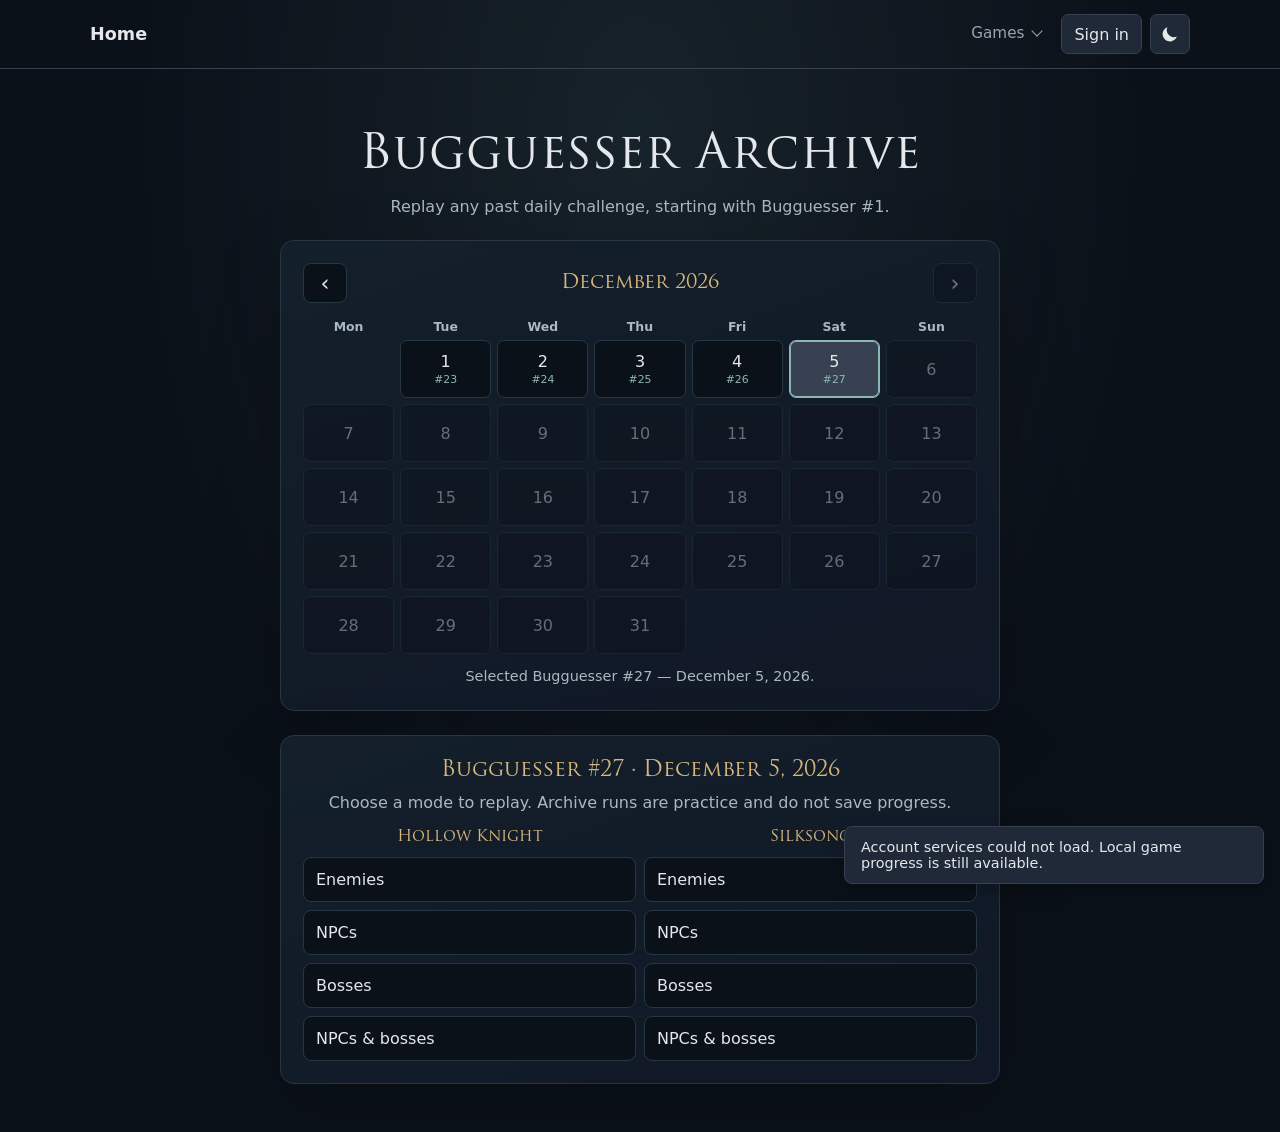
==== bugguesser-archive.html @ 9f4d89c3 "Teacher's Archives" ====
<!doctype html>
<html lang="en">

<head>
	<meta charset="utf-8">
	<meta name="viewport" content="width=device-width, initial-scale=1">
	<meta name="theme-color" content="#111827">
	<title>Bugguesser Archive</title>
	<link rel="stylesheet" href="style/home.css">
	<link rel="stylesheet" href="style/bugguesser.css">
	<link rel="icon" href="images/favicon.ico" type="image/x-icon">
	<script src="script/home-theme.js"></script>
	<script src="script/home-nav.js" defer></script>
	<script type="module" src="script/account.js"></script>
	<script type="module" src="script/bugguesser-archive.js"></script>
</head>

<body>
	<header>
		<nav aria-label="Main navigation">
			<a class="brand" href="./index.html">Home</a>
			<div class="menu">
				<details name="nav-menu">
					<summary>Games</summary>
					<div class="dropdown" aria-label="Games menu">
						<a class="dropdown-link" href="bugguesser.html">Bugguesser</a>
						<a class="dropdown-link" href="bugguesser-archive.html" aria-current="page">Bugguesser Archive</a>
					</div>
				</details>
				<button class="account-nav-button" id="accountToggle" type="button">Sign in</button>
				<button class="theme-toggle" id="themeToggle" type="button" aria-label="Switch to light mode">
					<img id="themeIcon" src="images/moon.svg" alt="" aria-hidden="true">
				</button>
			</div>
		</nav>
	</header>
	<dialog class="account-dialog" id="accountDialog" aria-labelledby="accountDialogTitle">
		<div class="account-dialog-heading">
			<h2 id="accountDialogTitle">Sign in</h2>
			<button class="account-dialog-close" id="accountClose" type="button">Close</button>
		</div>
		<p class="account-dialog-description" id="accountDialogDescription"></p>
		<form class="account-form" id="accountForm">
			<label for="accountEmail">Email</label>
			<input id="accountEmail" name="email" type="email" autocomplete="email" required>
			<label for="accountPassword">Password</label>
			<input id="accountPassword" name="password" type="password" autocomplete="current-password" minlength="6" required>
			<button class="account-submit" id="accountSubmit" type="submit">Sign in</button>
		</form>
		<button class="account-mode-toggle" id="accountModeToggle" type="button">Create an account</button>
		<p class="account-message" id="accountMessage" role="status" aria-live="polite"></p>
	</dialog>
	<p class="account-notice" id="accountNotice" role="status" aria-live="polite" hidden></p>
	<main class="game-shell archive-shell">
		<section class="game-heading" aria-labelledby="archiveTitle">
			<h1 id="archiveTitle">Bugguesser Archive</h1>
			<p class="game-intro">Replay any past daily challenge, starting with Bugguesser #1.</p>
		</section>

		<section class="archive-calendar" aria-labelledby="calendarTitle">
			<div class="archive-calendar-heading">
				<button class="archive-month-button" id="previousMonth" type="button" aria-label="Previous month">‹</button>
				<h2 id="calendarTitle" aria-live="polite"></h2>
				<button class="archive-month-button" id="nextMonth" type="button" aria-label="Next month">›</button>
			</div>
			<div class="archive-calendar-grid archive-weekdays" aria-hidden="true">
				<span>Mon</span><span>Tue</span><span>Wed</span><span>Thu</span>
				<span>Fri</span><span>Sat</span><span>Sun</span>
			</div>
			<ol class="archive-calendar-grid archive-days" id="archiveDays" aria-label="Challenge dates"></ol>
			<p class="archive-date-status" id="archiveDateStatus" role="status" aria-live="polite"></p>
		</section>

		<section class="archive-challenge-options" id="archiveChallengeOptions" aria-labelledby="selectedDateTitle" hidden>
			<h2 id="selectedDateTitle"></h2>
			<p>Choose a mode to replay. Archive runs are practice and do not save progress.</p>
			<div class="archive-mode-list" id="archiveModeList"></div>
		</section>
	</main>
</body>

</html>
---- style/home.css ----
@font-face {
	font-family: "Trajan Pro";
	src: url("../fonts/Trajan%20Pro%20Regular.ttf") format("truetype");
	font-style: normal;
	font-weight: 400;
	font-display: swap;
}
@font-face {
	font-family: "Trajan Pro";
	src: url("../fonts/Trajan%20Pro%20Bold.ttf") format("truetype");
	font-style: normal;
	font-weight: 700;
	font-display: swap;
}
:root {
	color-scheme: dark;
	font-family: system-ui, -apple-system, BlinkMacSystemFont, "Segoe UI", sans-serif;
	color: #e5e7eb;
	background: #111827;
	--page-bg: #111827;
	--text: #e5e7eb;
	--muted-text: #9ca3af;
	--border: #374151;
	--surface: #1f2937;
	--surface-hover: #374151;
	--shadow: 0 6px 18px rgb(0 0 0 / 25%);
}
:root[data-theme="light"] {
	color-scheme: light;
	color: #1f2937;
	background: #fff;
	--page-bg: #fff;
	--text: #1f2937;
	--muted-text: #4b5563;
	--border: #e5e7eb;
	--surface: #fff;
	--surface-hover: #f3f4f6;
	--shadow: 0 6px 18px rgb(0 0 0 / 7%);
}
* { box-sizing: border-box; }
body { margin: 0; min-width: 320px; min-height: 100vh; background: var(--page-bg); color: var(--text); }
header { border-bottom: 1px solid var(--border); }
nav {
	width: min(1100px, calc(100% - 40px));
	height: 68px;
	margin: 0 auto;
	display: flex;
	align-items: center;
	justify-content: space-between;
}
.brand {
	color: inherit;
	font-size: 1.1rem;
	font-weight: 700;
	text-decoration: none;
}
.menu { display: flex; gap: 8px; }
details { position: relative; }
summary {
	cursor: pointer;
	list-style: none;
	padding: 10px 12px;
	border-radius: 7px;
	color: var(--muted-text);
	font-size: .95rem;
}
summary::-webkit-details-marker { display: none; }
summary:hover, details[open] summary { background: var(--surface-hover); color: var(--text); }
summary::after {
	content: "";
	display: inline-block;
	width: 7px;
	height: 7px;
	margin: 0 0 3px 9px;
	border-right: 1px solid currentColor;
	border-bottom: 1px solid currentColor;
	transform: rotate(45deg);
}
.dropdown {
	position: absolute;
	z-index: 1;
	top: 100%;
	right: 0;
	width: 200px;
	min-height: 40px;
	border: 1px solid var(--border);
	border-radius: 8px;
	background: var(--surface);
	box-shadow: var(--shadow);
}
.dropdown-link {
	display: block;
	padding: 10px 12px;
	border-radius: 7px;
	color: var(--text);
	text-decoration: none;
	white-space: nowrap;
}
.dropdown-link:hover,
.dropdown-link:focus-visible,
.dropdown-link[aria-current="page"] {
	background: var(--surface-hover);
	color: var(--text);
}
.theme-toggle {
	width: 40px;
	height: 40px;
	padding: 8px;
	border: 1px solid var(--border);
	border-radius: 7px;
	background: var(--surface);
	color: var(--text);
	display: grid;
	place-items: center;
	cursor: pointer;
}
.theme-toggle img {
	display: block;
	width: 20px;
	height: 20px;
}
.theme-toggle:hover {
	background: var(--surface-hover);
}
.theme-toggle:focus-visible {
	outline: 2px solid currentColor;
	outline-offset: 2px;
}
.account-nav-button {
	min-height: 40px;
	padding: 8px 12px;
	border: 1px solid var(--border);
	border-radius: 7px;
	background: var(--surface);
	color: var(--text);
	font: inherit;
	cursor: pointer;
	white-space: nowrap;
}
.account-nav-button:hover,
.account-nav-button:focus-visible {
	background: var(--surface-hover);
}
.account-nav-button:focus-visible,
.account-dialog button:focus-visible {
	outline: 2px solid currentColor;
	outline-offset: 2px;
}
.account-dialog {
	width: min(420px, calc(100vw - 32px));
	max-width: calc(100vw - 32px);
	max-height: calc(100vh - 32px);
	max-height: calc(100dvh - 32px);
	overflow-y: auto;
	padding: 24px;
	border: 1px solid var(--border);
	border-radius: 12px;
	background: var(--surface);
	color: var(--text);
	box-shadow: var(--shadow);
	font: inherit;
}
.account-dialog::backdrop {
	background: rgb(0 0 0 / 65%);
	backdrop-filter: blur(2px);
}
.account-dialog-heading {
	display: flex;
	align-items: center;
	justify-content: space-between;
	gap: 16px;
}
.account-dialog-heading h2 {
	margin: 0;
	font-size: 1.4rem;
}
.account-dialog-close {
	padding: 6px 9px;
	border: 1px solid var(--border);
	border-radius: 6px;
	background: var(--surface);
	color: var(--muted-text);
	font: inherit;
	cursor: pointer;
}
.account-dialog-description {
	margin: 12px 0 18px;
	color: var(--muted-text);
	font-size: .9rem;
}
.account-form {
	display: grid;
	gap: 8px;
}
.account-form label {
	color: var(--muted-text);
	font-size: .85rem;
}
.account-form input {
	width: 100%;
	min-height: 42px;
	margin-bottom: 6px;
	padding: 8px 10px;
	border: 1px solid var(--border);
	border-radius: 6px;
	background: var(--page-bg);
	color: var(--text);
	font: inherit;
}
.account-form input:focus-visible {
	outline: 2px solid currentColor;
	outline-offset: 2px;
}
.account-submit {
	min-height: 44px;
	margin-top: 6px;
	border: 1px solid var(--text);
	border-radius: 7px;
	background: var(--text);
	color: var(--page-bg);
	font: inherit;
	font-weight: 700;
	cursor: pointer;
}
.account-mode-toggle {
	margin-top: 14px;
	padding: 4px 0;
	border: 0;
	background: transparent;
	color: var(--muted-text);
	font: inherit;
	text-decoration: underline;
	text-underline-offset: 3px;
	cursor: pointer;
}
.account-message {
	margin: 12px 0 0;
	color: var(--muted-text);
	font-size: .85rem;
}
.account-notice {
	position: fixed;
	z-index: 2;
	right: 16px;
	bottom: 16px;
	width: min(420px, calc(100vw - 32px));
	margin: 0;
	padding: 12px 16px;
	border: 1px solid var(--border);
	border-radius: 8px;
	background: var(--surface);
	color: var(--text);
	box-shadow: var(--shadow);
	font-size: .9rem;
}
main {
	width: min(1100px, calc(100% - 40px));
	min-height: calc(100vh - 69px);
	margin: 0 auto;
}
.home-hero {
	position: relative;
	display: grid;
	min-height: min(620px, calc(100vh - 69px));
	align-content: center;
	justify-items: center;
	overflow: hidden;
	padding: 64px 24px;
	text-align: center;
	isolation: isolate;
	font-family: "Trajan Pro", Georgia, "Times New Roman", serif;
}
.hero-border {
	position: absolute;
	z-index: -1;
	pointer-events: none;
	background-repeat: no-repeat;
	background-size: 100% 100%;
}
.hero-border-top {
	top: 18px;
	left: 50%;
	width: min(757px, calc(100% - 32px));
	aspect-ratio: 757 / 85;
	background-image: url("../images/hk/top.png");
	transform: translateX(-50%);
}
.hero-border-bottom {
	bottom: 18px;
	left: 50%;
	width: min(729px, calc(100% - 32px));
	aspect-ratio: 729 / 54;
	background-image: url("../images/hk/bottom.png");
	transform: translateX(-50%);
}
.hero-border-corner {
	width: min(210px, calc((100% - 80px) / 2));
	aspect-ratio: 210 / 179;
	background-image: url("../images/hk/corner.png");
}
.hero-border-top-left {
	top: 18px;
	left: 16px;
	transform: scale(-1);
}
.hero-border-top-right {
	top: 18px;
	right: 16px;
	transform: scaleY(-1);
}
.hero-border-bottom-left {
	bottom: 18px;
	left: 16px;
	transform: scaleX(-1);
}
.hero-border-bottom-right {
	right: 16px;
	bottom: 18px;
}
.home-hero::before {
	position: absolute;
	z-index: -1;
	top: 50%;
	left: 50%;
	width: min(620px, 100%, calc(100vh - 69px));
	aspect-ratio: 1;
	border-radius: 50%;
	background: radial-gradient(circle, rgb(141 183 179 / 12%), transparent 68%);
	content: "";
	transform: translate(-50%, -50%);
}
.home-eyebrow {
	margin: 0 0 16px;
	color: #d5b77b;
	font-size: .78rem;
	font-weight: 700;
	letter-spacing: .2em;
	text-transform: uppercase;
}
:root[data-theme="light"] .home-eyebrow { color: #81602b; }
.home-hero h1 {
	margin: 0;
	font-size: clamp(2.8rem, 9vw, 5.5rem);
	font-weight: 400;
	letter-spacing: .015em;
	line-height: 1.05;
}
.home-intro {
	max-width: 490px;
	margin: 20px 0 14px;
	color: var(--muted-text);
	font-size: clamp(1rem, 2.5vw, 1.15rem);
	line-height: 1.7;
}
.creation-date {
	margin: 0 0 28px;
	color: var(--muted-text);
	font-size: .85rem;
	letter-spacing: .04em;
}
.play-button {
	display: inline-flex;
	min-height: 54px;
	align-items: center;
	justify-content: center;
	gap: 18px;
	padding: 12px 20px;
	border: 1px solid #d5b77b;
	border-radius: 9px;
	background: linear-gradient(135deg, #d5b77b, #b9975b);
	box-shadow: 0 8px 24px rgb(0 0 0 / 20%);
	color: #17212a;
	font-size: 1rem;
	font-weight: 700;
	text-decoration: none;
	transition: transform .18s ease, box-shadow .18s ease, background .18s ease;
}
:root[data-theme="light"] .play-button {
	border-color: #81602b;
	background: linear-gradient(135deg, #9b7943, #81602b);
	color: #fff;
}
.play-button:hover {
	transform: translateY(-2px);
	box-shadow: 0 12px 30px rgb(0 0 0 / 28%);
}
.play-button:focus-visible {
	outline: 3px solid var(--text);
	outline-offset: 4px;
}
.play-button-arrow {
	font-size: 1.25rem;
	line-height: 1;
	transition: transform .18s ease;
}
.play-button:hover .play-button-arrow { transform: translateX(3px); }
@media (max-width: 480px) {
	nav, main { width: calc(100% - 28px); }
	.menu { gap: 0; }
	summary { padding: 10px 8px; }
	.home-hero { min-height: calc(100vh - 69px); }
}
---- style/bugguesser.css ----
:root {
	--cavern: #0b1119;
	--cavern-light: #131f2a;
	--stone: #263744;
	--glow: #8db7b3;
	--gold: #d5b77b;
	--game-muted: #aab8bf;
	--completed: #65c98f;
}
:root[data-theme="light"] {
	--cavern: #e9efef;
	--cavern-light: #f8fbfa;
	--stone: #ccd9d8;
	--glow: #2e6666;
	--gold: #81602b;
	--game-muted: #52666a;
	--completed: #27844d;
}
body {
	background:
		radial-gradient(ellipse at 50% 12%, rgb(70 104 112 / 20%), transparent 55%),
		var(--cavern);
}
.game-shell {
	display: grid;
	justify-items: center;
	align-content: start;
	gap: 28px;
	padding: 58px 0 48px;
}
.game-heading {
	max-width: 620px;
	text-align: center;
}
.eyebrow {
	margin: 0 0 10px;
	color: var(--gold);
	font-size: .75rem;
	font-weight: 700;
	letter-spacing: .22em;
	text-transform: uppercase;
}
.game-heading h1 {
	margin: 0;
	color: var(--text);
	font-family: "Trajan Pro", Georgia, "Times New Roman", serif;
	font-size: clamp(1.35rem, 5vw, 3rem);
	font-weight: 400;
	letter-spacing: .025em;
	white-space: nowrap;
}
.game-intro {
	margin: 12px 0 0;
	color: var(--game-muted);
	font-size: 1rem;
}
.back-to-games {
	display: inline-block;
	margin-top: 16px;
	color: var(--glow);
	font-size: .9rem;
	text-decoration-thickness: 1px;
	text-underline-offset: 3px;
}
.back-to-games:focus-visible {
	outline: 2px solid var(--gold);
	outline-offset: 3px;
}
.game-picker {
	display: grid;
	width: min(100%, 980px);
	grid-template-columns: repeat(2, minmax(0, 1fr));
	gap: 20px;
}
.game-edition {
	padding: 22px;
	border: 1px solid var(--stone);
	border-radius: 14px;
	background: linear-gradient(160deg, var(--cavern-light), var(--page-bg));
	box-shadow: 0 22px 70px rgb(0 0 0 / 18%);
}
.game-edition h2 {
	margin: 0;
	color: var(--gold);
	font-family: "Trajan Pro", Georgia, "Times New Roman", serif;
	font-size: 1.45rem;
	font-weight: 400;
	text-align: center;
}
.game-title-divider {
	display: block;
	width: 100%;
	height: auto;
	margin: 10px 0 14px;
}
.game-edition > p {
	margin: 8px 0 18px;
	color: var(--game-muted);
	font-size: .9rem;
}
.game-mode-list {
	display: grid;
	gap: 10px;
}
.game-edition-fleur {
	display: block;
	width: 100%;
	height: auto;
	margin-top: 18px;
}
:root[data-theme="light"] .game-edition-fleur, :root[data-theme="light"] .game-title-divider {
	filter: invert(1);
}
.game-mode-option {
	display: flex;
	min-width: 0;
	align-items: center;
	border: 2px solid var(--stone);
	border-radius: 8px;
	background: var(--cavern);
	transition: border-color .15s ease, background .15s ease;
}
.game-mode-option:hover {
	border-color: var(--glow);
	background: var(--surface-hover);
}
.game-mode-option.is-completed {
	border-color: var(--completed);
}
.game-mode-option.is-completed .game-mode-button {
	border-radius: 6px;
}
.game-mode-button {
	display: flex;
	min-width: 0;
	min-height: 48px;
	flex: 1;
	flex-direction: column;
	align-items: flex-start;
	justify-content: center;
	gap: 3px;
	padding: 10px 14px;
	border: 0;
	border-radius: 7px;
	background: transparent;
	color: var(--text);
	font: inherit;
	text-align: left;
	text-decoration: none;
	transition: color .15s ease;
}
.game-mode-button:focus-visible {
	outline: 2px solid var(--gold);
	outline-offset: 2px;
}
.game-mode-button .mode-completion-info {
	color: var(--game-muted);
	font-size: .75rem;
	font-weight: 400;
}
.game-mode-option.is-completed .mode-completion-info {
	color: var(--completed);
	font-weight: 600;
}
.game-mode-button small {
	font-size: .75rem;
}
.archive-page-link-wrap {
	width: min(100%, 280px);
}
.archive-page-link-wrap .game-mode-button {
	align-items: center;
	text-align: center;
}
.archive-shell {
	gap: 24px;
}
.archive-calendar,
.archive-challenge-options {
	width: min(100%, 720px);
	padding: 22px;
	border: 1px solid var(--stone);
	border-radius: 14px;
	background: linear-gradient(160deg, var(--cavern-light), var(--page-bg));
	box-shadow: 0 22px 70px rgb(0 0 0 / 18%);
}
.archive-calendar-heading {
	display: grid;
	grid-template-columns: 44px 1fr 44px;
	align-items: center;
	gap: 12px;
	margin-bottom: 16px;
}
.archive-calendar-heading h2,
.archive-challenge-options h2 {
	margin: 0;
	color: var(--gold);
	font-family: "Trajan Pro", Georgia, "Times New Roman", serif;
	font-size: 1.25rem;
	font-weight: 400;
	text-align: center;
}
.archive-month-button {
	min-height: 40px;
	border: 1px solid var(--stone);
	border-radius: 8px;
	background: var(--cavern);
	color: var(--text);
	font: inherit;
	font-size: 1.4rem;
	cursor: pointer;
}
.archive-month-button:hover:not(:disabled),
.archive-month-button:focus-visible {
	border-color: var(--glow);
}
.archive-month-button:focus-visible,
.archive-day:focus-visible,
.archive-mode-link:focus-visible {
	outline: 2px solid var(--gold);
	outline-offset: 2px;
}
.archive-month-button:disabled {
	opacity: .45;
	cursor: default;
}
.archive-calendar-grid {
	display: grid;
	grid-template-columns: repeat(7, minmax(0, 1fr));
	gap: 6px;
	margin: 0;
	padding: 0;
	list-style: none;
	text-align: center;
}
.archive-weekdays {
	margin-bottom: 6px;
	color: var(--game-muted);
	font-size: .78rem;
	font-weight: 600;
}
.archive-day-empty,
.archive-day {
	min-height: 58px;
}
.archive-day {
	display: flex;
	width: 100%;
	flex-direction: column;
	align-items: center;
	justify-content: center;
	gap: 2px;
	border: 1px solid var(--stone);
	border-radius: 7px;
	background: var(--cavern);
	color: var(--text);
	font: inherit;
	cursor: pointer;
}
.archive-day:hover:not(:disabled),
.archive-day[aria-pressed="true"] {
	border-color: var(--glow);
	background: var(--surface-hover);
}
.archive-day[aria-pressed="true"] {
	box-shadow: inset 0 0 0 1px var(--glow);
}
.archive-day:disabled {
	opacity: .4;
	cursor: default;
}
.archive-day-number {
	font-variant-numeric: tabular-nums;
}
.archive-day small {
	color: var(--glow);
	font-size: .68rem;
}
.archive-date-status {
	min-height: 1.4em;
	margin: 14px 0 0;
	color: var(--game-muted);
	font-size: .9rem;
	text-align: center;
}
.archive-challenge-options h2 {
	font-size: 1.35rem;
}
.archive-challenge-options > p {
	margin: 10px 0 16px;
	color: var(--game-muted);
	text-align: center;
}
.archive-mode-list {
	display: grid;
	grid-template-columns: repeat(2, minmax(0, 1fr));
	gap: 8px;
}
.archive-mode-edition h3 {
	margin: 0 0 10px;
	color: var(--gold);
	font-family: "Trajan Pro", Georgia, "Times New Roman", serif;
	font-size: 1rem;
	font-weight: 400;
	text-align: center;
}
.archive-edition-modes {
	display: grid;
	gap: 8px;
}
.archive-mode-link {
	padding: 12px;
	border: 1px solid var(--stone);
	border-radius: 8px;
	background: var(--cavern);
	color: var(--text);
	text-decoration: none;
}
.archive-mode-link:hover {
	border-color: var(--glow);
	background: var(--surface-hover);
}
.archive-mode-link:focus-visible {
	outline-offset: 1px;
}
.game-card {
	width: min(100%, 620px);
	padding: 22px;
	border: 1px solid var(--stone);
	border-radius: 14px;
	background: linear-gradient(160deg, var(--cavern-light), var(--page-bg));
	box-shadow: 0 22px 70px rgb(0 0 0 / 25%);
}
.game-stats {
	display: flex;
	flex-wrap: wrap;
	gap: 10px 18px;
	justify-content: space-between;
	color: var(--game-muted);
	font-size: .85rem;
	letter-spacing: .08em;
	text-transform: uppercase;
}
.game-stats p { margin: 0; }
.game-stats strong {
	margin-left: 7px;
	color: var(--gold);
	font-variant-numeric: tabular-nums;
}
.ready-button {
	min-width: 140px;
	min-height: 48px;
	padding: 10px 20px;
	border: 1px solid var(--gold);
	border-radius: 8px;
	background: var(--gold);
	color: #17212a;
	font: inherit;
	font-weight: 700;
	cursor: pointer;
	transition: transform .15s ease, box-shadow .15s ease;
}
:root[data-theme="light"] .ready-button { color: #fff; }
.ready-button:hover {
	transform: translateY(-1px);
	box-shadow: 0 8px 20px rgb(0 0 0 / 20%);
}
.ready-button:focus-visible {
	outline: 2px solid var(--gold);
	outline-offset: 3px;
}
.sprite-frame {
	position: relative;
	display: grid;
	min-height: 270px;
	margin: 20px 0;
	place-items: center;
	overflow: hidden;
	border: 1px solid var(--stone);
	border-radius: 10px;
	background:
		radial-gradient(ellipse at 50% 76%, rgb(141 183 179 / 12%), transparent 55%),
		linear-gradient(180deg, rgb(5 9 14 / 10%), rgb(5 9 14 / 65%));
}
.sprite-frame::before,
.sprite-frame::after {
	position: absolute;
	width: 1px;
	height: 70%;
	background: linear-gradient(transparent, rgb(141 183 179 / 18%), transparent);
	content: "";
}
.sprite-frame::before { left: 14%; top: 10%; transform: rotate(16deg); }
.sprite-frame::after { right: 17%; bottom: 2%; transform: rotate(-20deg); }
.sprite-frame img {
	z-index: 1;
	width: min(68%, 250px);
	height: 220px;
	object-fit: contain;
	filter: brightness(0);
	opacity: 0;
	transition: opacity .6s ease;
}
.sprite-frame img.is-visible {
	opacity: 1;
}
.sprite-frame img.is-revealed {
	filter: none;
	transition: filter .25s ease, opacity .6s ease;
}
.sprite-frame img:not([src]) { display: none; }
.sprite-caption {
	position: absolute;
	bottom: 12px;
	z-index: 2;
	margin: 0;
	color: var(--game-muted);
	font-size: .65rem;
	letter-spacing: .24em;
}
.game-status {
	min-height: 1.5em;
	margin: 0 0 14px;
	color: var(--game-muted);
	text-align: center;
}
.revealed-name {
	color: var(--gold);
	font-weight: 700;
}
.character-name-link {
	color: var(--gold);
	cursor: pointer;
	font-weight: 700;
	text-decoration-color: var(--gold);
	text-underline-offset: 3px;
}
.character-name-link:hover {
	color: var(--gold);
}
.character-name-with-aliases {
	display: inline-flex;
	align-items: baseline;
	gap: .25em;
}
.character-alias-button {
	display: inline-flex;
	align-items: center;
	justify-content: center;
	padding: 0;
	border: 0;
	background: transparent;
	color: var(--gold);
	font: inherit;
	line-height: 1;
	cursor: pointer;
}
.character-alias-button:hover {
	color: var(--text);
}
.character-alias-button:focus-visible {
	border-radius: 2px;
	outline: 2px solid var(--gold);
	outline-offset: 3px;
}
.character-alias-icon {
	font-size: .85em;
}
.character-name-aliases {
	position: fixed;
	top: 0;
	left: 0;
	z-index: 5;
	width: max-content;
	max-width: min(280px, 80vw);
	padding: 8px 10px;
	border: 1px solid var(--stone);
	border-radius: 7px;
	background: var(--cavern-light);
	box-shadow: 0 8px 24px rgb(0 0 0 / 35%);
	color: var(--text);
	font-size: .82rem;
	font-weight: 400;
	line-height: 1.4;
	text-align: left;
	white-space: normal;
	overflow-wrap: anywhere;
	opacity: 0;
	pointer-events: auto;
	visibility: hidden;
	transition: opacity .12s ease, visibility .12s ease;
}
.character-name-aliases.is-visible {
	opacity: 1;
	visibility: visible;
}
.guess-form label,
.name-pattern-panel h2 {
	display: block;
	margin: 0 0 8px;
	color: var(--game-muted);
	font-size: .85rem;
	font-weight: 600;
}
.guess-controls {
	display: flex;
	gap: 8px;
}
.guess-controls input {
	min-width: 0;
	min-height: 48px;
	flex: 1;
	padding: 10px 12px;
	border: 1px solid var(--stone);
	border-radius: 8px;
	background: var(--page-bg);
	color: var(--text);
	font: inherit;
}
.guess-controls input:focus-visible {
	outline: 2px solid var(--gold);
	outline-offset: 2px;
}
.guess-button,
.next-button {
	min-height: 48px;
	padding: 10px 14px;
	border: 1px solid var(--stone);
	border-radius: 8px;
	background: var(--cavern-light);
	color: var(--text);
	font: inherit;
	cursor: pointer;
	transition: border-color .15s ease, background .15s ease, transform .15s ease;
}
.guess-button {
	scroll-margin-block: 160px 0;
}
.guess-button:hover:not(:disabled),
.next-button:hover {
	transform: translateY(-1px);
	border-color: var(--glow);
	background: var(--surface-hover);
}
.guess-button:focus-visible,
.next-button:focus-visible {
	outline: 2px solid var(--gold);
	outline-offset: 2px;
}
.guess-button:disabled,
.name-button:disabled { cursor: default; opacity: .6; }
.name-pattern-panel {
	margin-top: 22px;
	padding-top: 16px;
	border-top: 1px solid var(--stone);
}
.name-pattern-line {
	display: flex;
	align-items: baseline;
	gap: 10px;
	margin-bottom: 12px;
}
.name-pattern-panel h2 {
	margin: 0;
	color: var(--gold);
	text-transform: uppercase;
	letter-spacing: .1em;
}
.name-pattern-display {
	margin: 0;
	color: var(--glow);
	font-weight: 700;
	font-family: ui-monospace, SFMono-Regular, Consolas, monospace;
	letter-spacing: .08em;
	white-space: pre;
}
.name-button {
	min-height: 40px;
	padding: 8px 12px;
	border: 1px solid var(--stone);
	border-radius: 8px;
	background: transparent;
	color: var(--glow);
	font: inherit;
	cursor: pointer;
}
.reveal-name-button {
	margin-left: 8px;
	border-color: #8b5555;
	color: #e49b9b;
}
.reveal-name-button:hover:not(:disabled) {
	border-color: #c97878;
	background: rgb(126 50 50 / 20%);
}
.name-button:hover:not(:disabled) {
	border-color: var(--glow);
	background: var(--surface-hover);
}
.name-button:focus-visible {
	outline: 2px solid var(--gold);
	outline-offset: 2px;
}
.next-button {
	display: block;
	width: 100%;
	margin-top: 14px;
	border-color: var(--gold);
	color: var(--gold);
}
.next-button[hidden] { display: none; }
.setup-note {
	max-width: 590px;
	margin: -8px 0 0;
	color: var(--game-muted);
	font-size: .88rem;
	line-height: 1.7;
	text-align: center;
}
.setup-note code {
	color: var(--glow);
	font-family: ui-monospace, SFMono-Regular, Consolas, monospace;
	font-size: .9em;
}
.daily-summary {
	width: min(100%, 760px);
	padding: 24px;
	border: 1px solid var(--stone);
	border-radius: 14px;
	background: linear-gradient(160deg, var(--cavern-light), var(--page-bg));
	box-shadow: 0 22px 70px rgb(0 0 0 / 25%);
}
.daily-summary h2 {
	margin: 0;
	color: var(--gold);
	font-family: "Trajan Pro", Georgia, "Times New Roman", serif;
	font-size: clamp(1.6rem, 5vw, 2.2rem);
	font-weight: 700;
	text-align: center;
}
.summary-date,
.no-replay-note {
	color: var(--game-muted);
	text-align: center;
}
.summary-share-text {
	margin: 20px 0;
	color: var(--text);
	font: inherit;
	font-family: ui-monospace, SFMono-Regular, Consolas, monospace;
	line-height: 1.6;
	text-align: center;
	white-space: pre-wrap;
	overflow-wrap: anywhere;
}
.summary-copy {
	margin: 0 0 18px;
	text-align: center;
}
.copy-summary-button {
	min-height: 42px;
	padding: 9px 16px;
	border: 1px solid var(--gold);
	border-radius: 8px;
	background: var(--cavern-light);
	color: var(--gold);
	font: inherit;
	cursor: pointer;
	transition: border-color .15s ease, background .15s ease, transform .15s ease;
}
.copy-summary-button:hover {
	transform: translateY(-1px);
	border-color: var(--glow);
	background: var(--surface-hover);
}
.copy-summary-button:focus-visible {
	outline: 2px solid var(--gold);
	outline-offset: 2px;
}
.back-to-games {
	display: flex;
	justify-content: center;
	margin: 18px 0;
	padding-bottom: 8px;
}
.summary-table-wrap {
	overflow-x: auto;
	border: 1px solid var(--stone);
	border-radius: 8px;
}
.summary-table {
	width: 100%;
	border-collapse: collapse;
	text-align: left;
}
.summary-table th,
.summary-table td {
	padding: 10px 12px;
	border-bottom: 1px solid var(--stone);
	white-space: nowrap;
}
.summary-table th {
	color: var(--gold);
	font-size: .8rem;
	text-transform: uppercase;
	letter-spacing: .06em;
}
.summary-table td { color: var(--text); }
.summary-table .character-name-link {
	color: var(--gold);
	font-weight: 700;
	text-decoration: none;
}
.summary-table .character-name-link:hover { text-decoration: underline; }
.summary-table tbody tr:last-child td { border-bottom: 0; }
.disclaimer,
.alias-note {
	margin: 12px 0 0;
	text-align: center;
}
.alias-note .character-alias-icon {
	color: var(--gold);
}
.no-replay-note {
	margin: 18px 0 0;
	font-size: .9rem;
}
@media (max-width: 600px) {
	.game-shell { gap: 22px; padding: 38px 0 32px; }
	.game-picker { grid-template-columns: 1fr; gap: 14px; }
	.game-edition { padding: 18px; }
	.game-card { padding: 16px; }
	.archive-calendar,
	.archive-challenge-options { padding: 16px 12px; }
	.archive-calendar-grid { gap: 4px; }
	.archive-day-empty,
	.archive-day { min-height: 48px; }
	.archive-mode-list { grid-template-columns: 1fr; }
	.daily-summary { padding: 18px 14px; }
	.sprite-frame { min-height: 235px; }
	.sprite-frame img { height: 190px; }
}
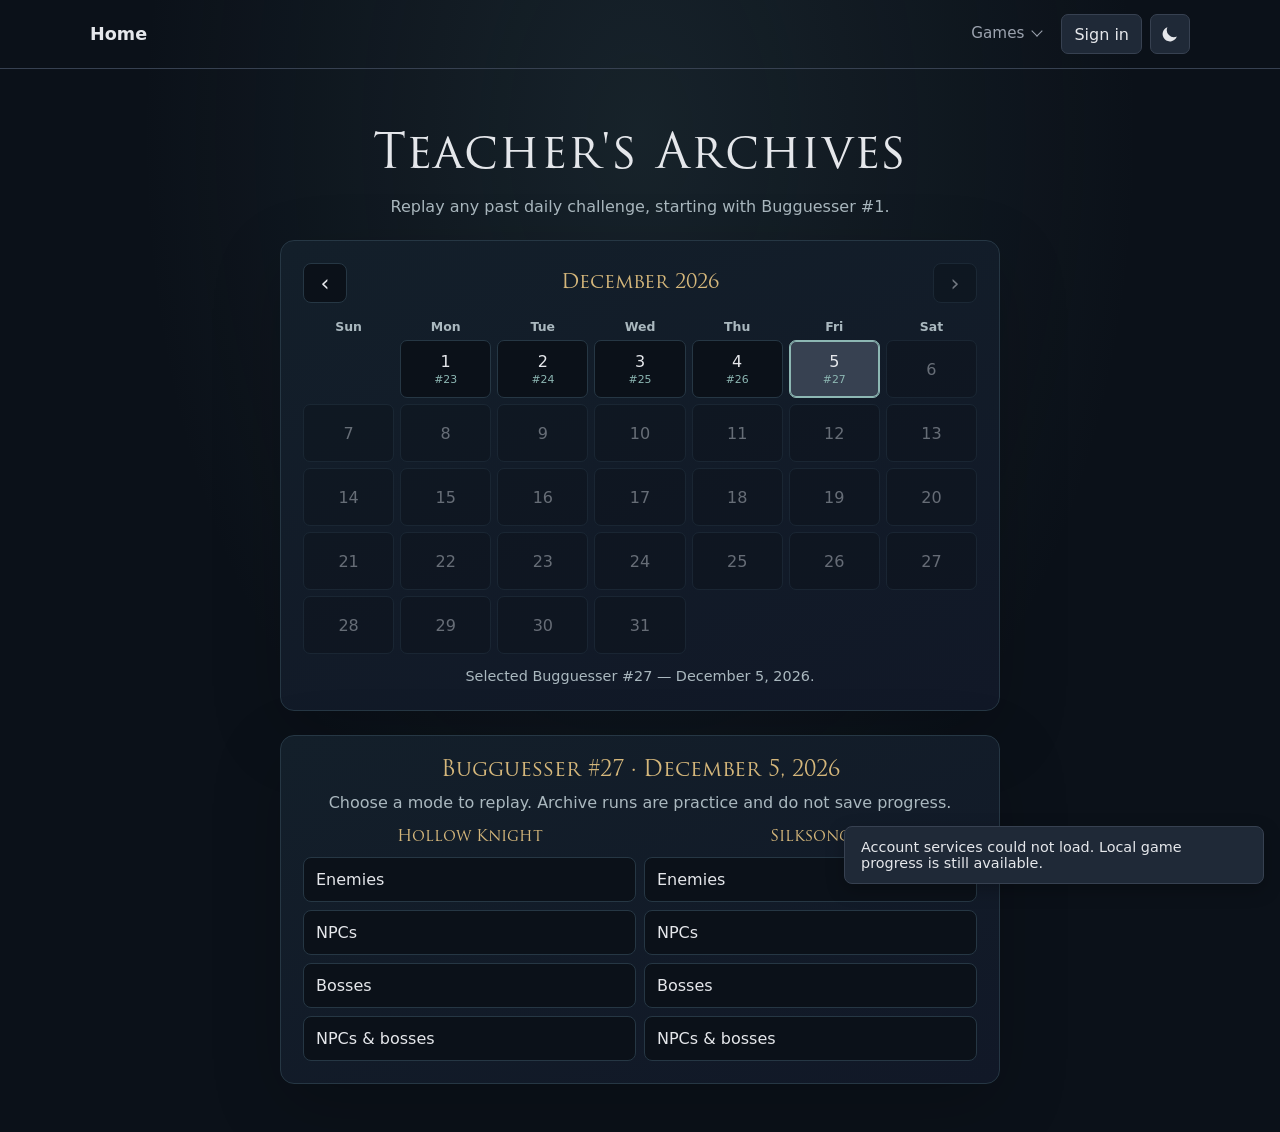
==== commit 0df4a8b2: "update Bugguesser to reflect Teacher's Archives and enhance challenge status messaging" ====
--- a/bugguesser-archive.html
+++ b/bugguesser-archive.html
@@ -53,7 +53,7 @@
 	<p class="account-notice" id="accountNotice" role="status" aria-live="polite" hidden></p>
 	<main class="game-shell archive-shell">
 		<section class="game-heading" aria-labelledby="archiveTitle">
-			<h1 id="archiveTitle">Bugguesser Archive</h1>
+			<h1 id="archiveTitle">Teacher's Archives</h1>
 			<p class="game-intro">Replay any past daily challenge, starting with Bugguesser #1.</p>
 		</section>
 
@@ -64,8 +64,8 @@
 				<button class="archive-month-button" id="nextMonth" type="button" aria-label="Next month">›</button>
 			</div>
 			<div class="archive-calendar-grid archive-weekdays" aria-hidden="true">
-				<span>Mon</span><span>Tue</span><span>Wed</span><span>Thu</span>
-				<span>Fri</span><span>Sat</span><span>Sun</span>
+				<span>Sun</span><span>Mon</span><span>Tue</span><span>Wed</span>
+				<span>Thu</span><span>Fri</span><span>Sat</span>
 			</div>
 			<ol class="archive-calendar-grid archive-days" id="archiveDays" aria-label="Challenge dates"></ol>
 			<p class="archive-date-status" id="archiveDateStatus" role="status" aria-live="polite"></p>
--- a/style/bugguesser.css
+++ b/style/bugguesser.css
@@ -126,6 +126,9 @@
 }
 .game-mode-option.is-completed {
 	border-color: var(--completed);
+}
+.game-mode-option.is-in-progress {
+	border-color: var(--gold);
 }
 .game-mode-option.is-completed .game-mode-button {
 	border-radius: 6px;
@@ -160,6 +163,10 @@
 }
 .game-mode-option.is-completed .mode-completion-info {
 	color: var(--completed);
+	font-weight: 600;
+}
+.game-mode-option.is-in-progress .mode-completion-info {
+	color: var(--gold);
 	font-weight: 600;
 }
 .game-mode-button small {
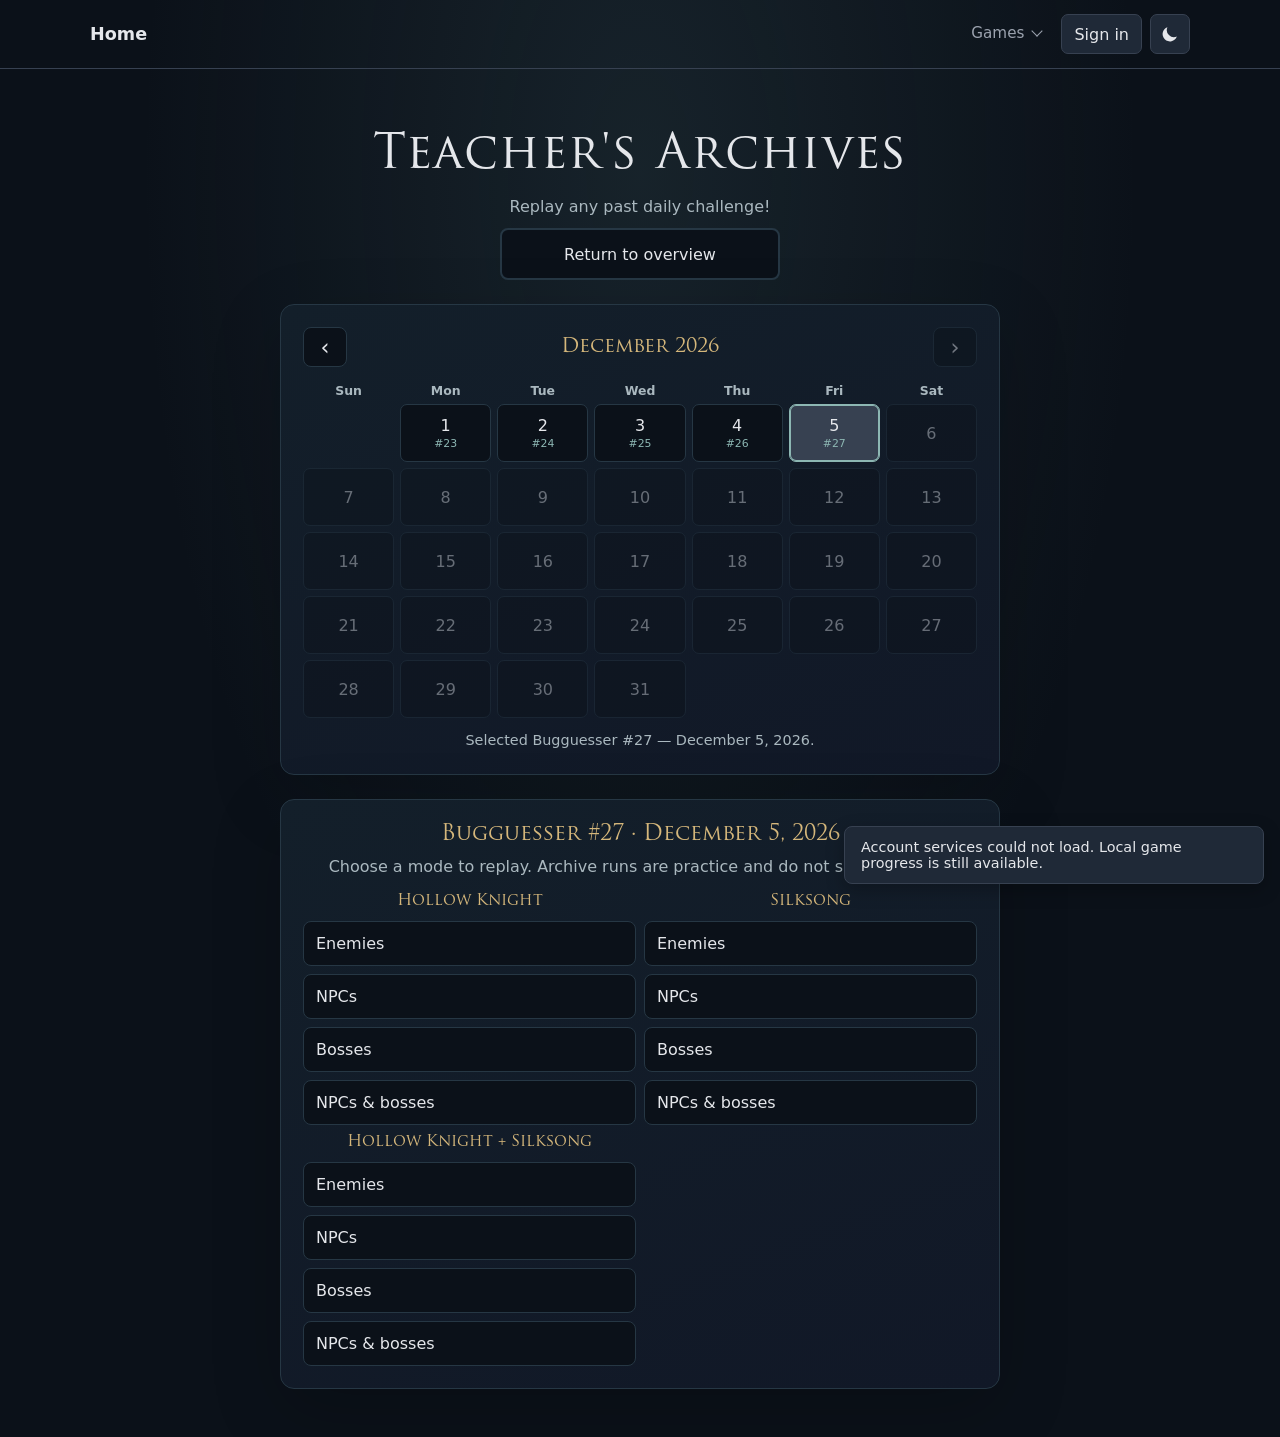
==== commit 462461b0: "update Bugguesser archive to enhance navigation and improve intro messaging" ====
--- a/bugguesser-archive.html
+++ b/bugguesser-archive.html
@@ -54,7 +54,12 @@
 	<main class="game-shell archive-shell">
 		<section class="game-heading" aria-labelledby="archiveTitle">
 			<h1 id="archiveTitle">Teacher's Archives</h1>
-			<p class="game-intro">Replay any past daily challenge, starting with Bugguesser #1.</p>
+			<p class="game-intro">Replay any past daily challenge!</p>
+			<div class="archive-page-link-wrap">
+				<div class="game-mode-option">
+					<a class="game-mode-button" href="bugguesser.html">Return to overview</a>
+				</div>
+			</div>
 		</section>
 
 		<section class="archive-calendar" aria-labelledby="calendarTitle">
--- a/style/bugguesser.css
+++ b/style/bugguesser.css
@@ -50,7 +50,7 @@
 	white-space: nowrap;
 }
 .game-intro {
-	margin: 12px 0 0;
+	margin: 12px 0;
 	color: var(--game-muted);
 	font-size: 1rem;
 }
@@ -71,6 +71,11 @@
 	width: min(100%, 980px);
 	grid-template-columns: repeat(2, minmax(0, 1fr));
 	gap: 20px;
+}
+.game-picker > .game-edition:last-child {
+	grid-column: 1 / -1;
+	width: calc((100% - 20px) / 2);
+	justify-self: center;
 }
 .game-edition {
 	padding: 22px;
@@ -174,6 +179,7 @@
 }
 .archive-page-link-wrap {
 	width: min(100%, 280px);
+	margin-inline: auto;
 }
 .archive-page-link-wrap .game-mode-button {
 	align-items: center;
@@ -735,6 +741,7 @@
 @media (max-width: 600px) {
 	.game-shell { gap: 22px; padding: 38px 0 32px; }
 	.game-picker { grid-template-columns: 1fr; gap: 14px; }
+	.game-picker > .game-edition:last-child { width: 100%; }
 	.game-edition { padding: 18px; }
 	.game-card { padding: 16px; }
 	.archive-calendar,
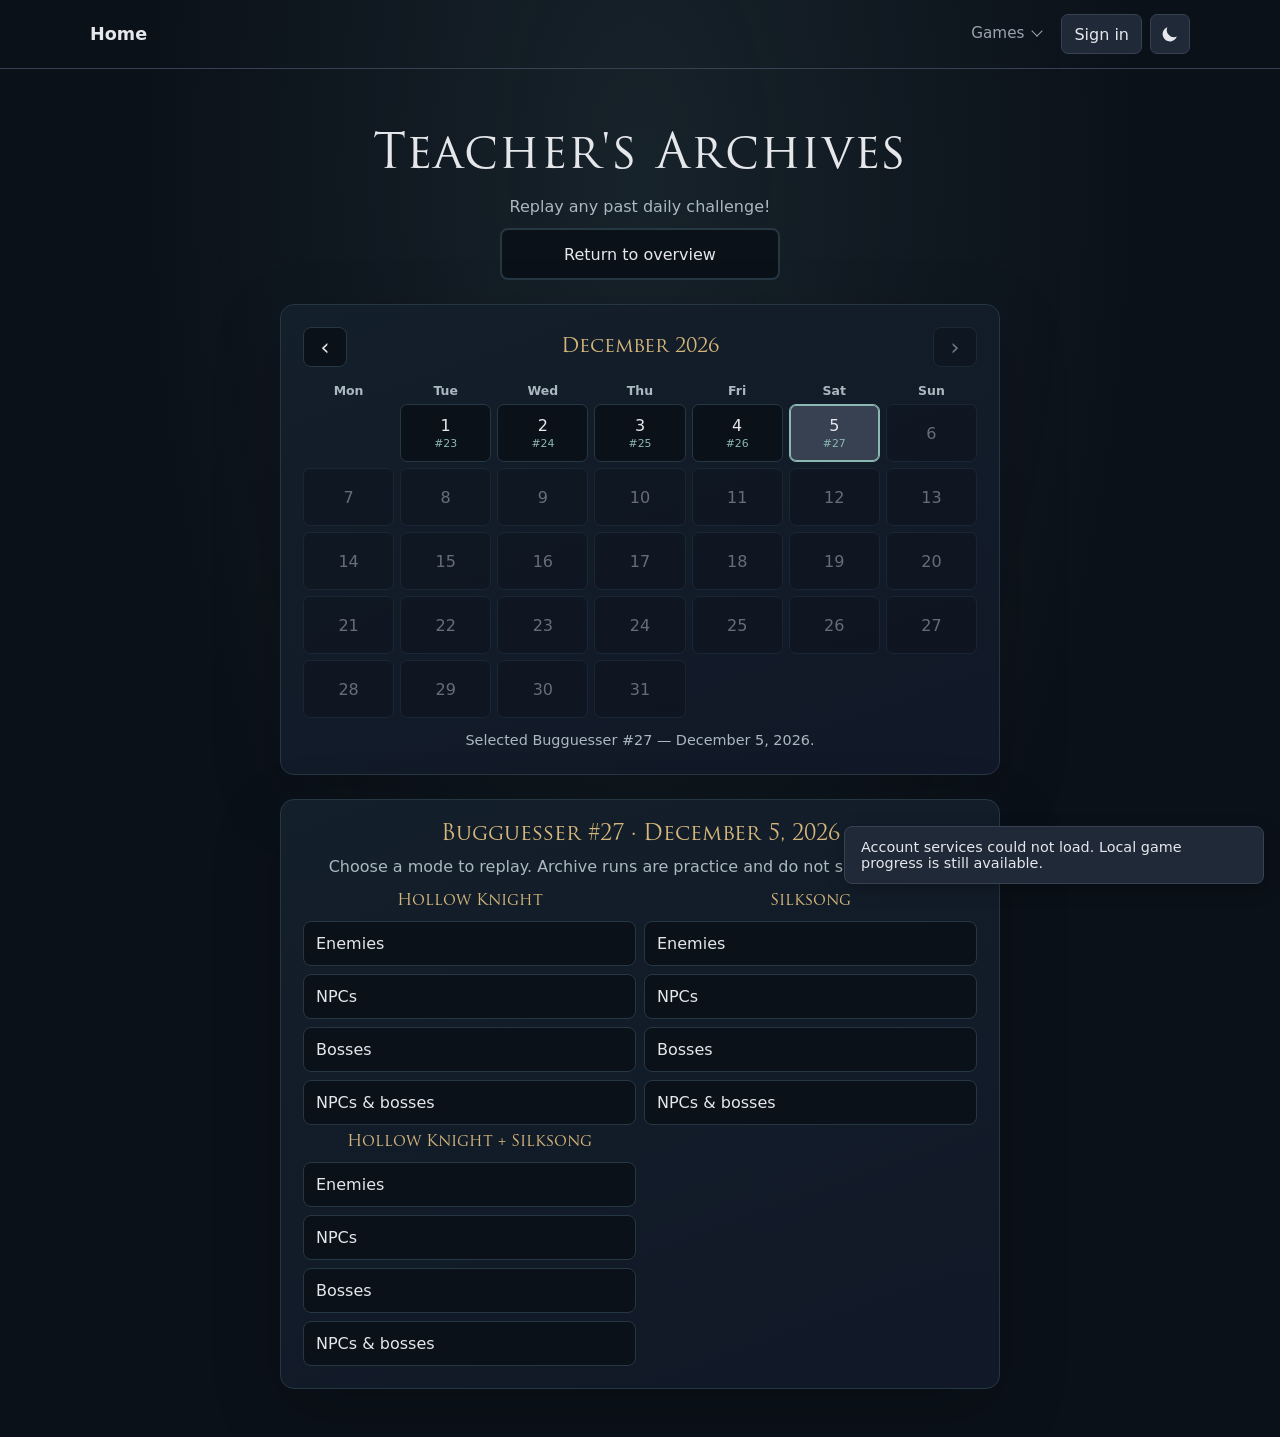
==== commit 1eac4f23: "fix archive calendar layout by correcting the order of weekday labels" ====
--- a/bugguesser-archive.html
+++ b/bugguesser-archive.html
@@ -69,8 +69,8 @@
 				<button class="archive-month-button" id="nextMonth" type="button" aria-label="Next month">›</button>
 			</div>
 			<div class="archive-calendar-grid archive-weekdays" aria-hidden="true">
-				<span>Sun</span><span>Mon</span><span>Tue</span><span>Wed</span>
-				<span>Thu</span><span>Fri</span><span>Sat</span>
+				<span>Mon</span><span>Tue</span><span>Wed</span><span>Thu</span>
+				<span>Fri</span><span>Sat</span><span>Sun</span>
 			</div>
 			<ol class="archive-calendar-grid archive-days" id="archiveDays" aria-label="Challenge dates"></ol>
 			<p class="archive-date-status" id="archiveDateStatus" role="status" aria-live="polite"></p>
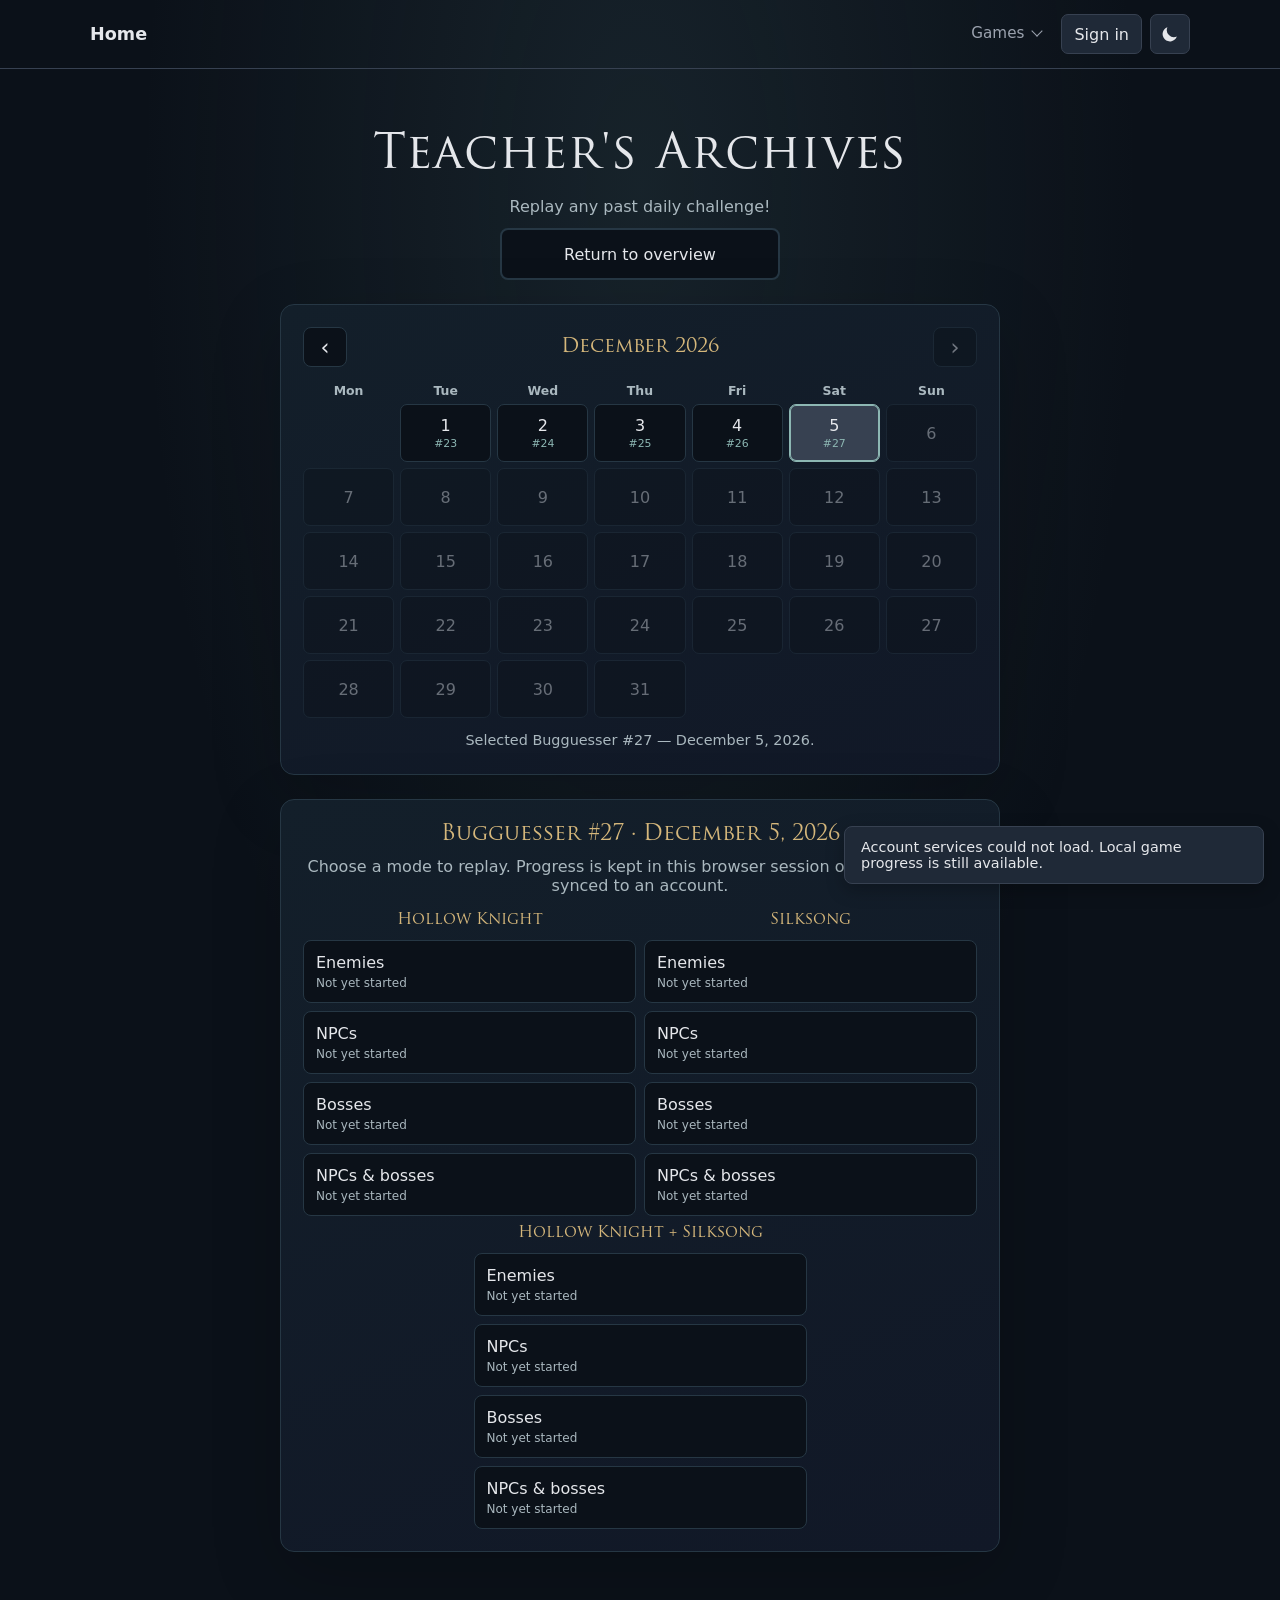
==== commit 490cb88c: "put archive completions/ongoing attempts in sessionstorage, don't store in db" ====
--- a/bugguesser-archive.html
+++ b/bugguesser-archive.html
@@ -78,7 +78,7 @@
 
 		<section class="archive-challenge-options" id="archiveChallengeOptions" aria-labelledby="selectedDateTitle" hidden>
 			<h2 id="selectedDateTitle"></h2>
-			<p>Choose a mode to replay. Archive runs are practice and do not save progress.</p>
+			<p>Choose a mode to replay. Progress is kept in this browser session only and is never synced to an account.</p>
 			<div class="archive-mode-list" id="archiveModeList"></div>
 		</section>
 	</main>
--- a/style/bugguesser.css
+++ b/style/bugguesser.css
@@ -309,6 +309,11 @@
 	grid-template-columns: repeat(2, minmax(0, 1fr));
 	gap: 8px;
 }
+.archive-mode-list > .archive-mode-edition:last-child {
+	grid-column: 1 / -1;
+	width: calc((100% - 8px) / 2);
+	justify-self: center;
+}
 .archive-mode-edition h3 {
 	margin: 0 0 10px;
 	color: var(--gold);
@@ -329,9 +334,29 @@
 	color: var(--text);
 	text-decoration: none;
 }
+.archive-mode-link-status {
+	display: block;
+	margin-top: 4px;
+	color: var(--game-muted);
+	font-size: .75rem;
+}
+.archive-mode-link-status.is-completed {
+	color: var(--completed);
+	font-weight: 600;
+}
+.archive-mode-link-status.is-in-progress {
+	color: var(--gold);
+	font-weight: 600;
+}
 .archive-mode-link:hover {
 	border-color: var(--glow);
 	background: var(--surface-hover);
+}
+.archive-mode-link.is-completed {
+	border-color: var(--completed);
+}
+.archive-mode-link.is-in-progress {
+	border-color: var(--gold);
 }
 .archive-mode-link:focus-visible {
 	outline-offset: 1px;
@@ -420,6 +445,12 @@
 .sprite-frame img.is-revealed {
 	filter: none;
 	transition: filter .25s ease, opacity .6s ease;
+}
+.sprite-frame img.is-eva {
+	transition: opacity .5s ease;
+}
+.sprite-frame img.is-eva.is-revealed {
+	transition: filter .25s ease, opacity .5s ease;
 }
 .sprite-frame img:not([src]) { display: none; }
 .sprite-caption {
@@ -750,6 +781,7 @@
 	.archive-day-empty,
 	.archive-day { min-height: 48px; }
 	.archive-mode-list { grid-template-columns: 1fr; }
+	.archive-mode-list > .archive-mode-edition:last-child { width: 100%; }
 	.daily-summary { padding: 18px 14px; }
 	.sprite-frame { min-height: 235px; }
 	.sprite-frame img { height: 190px; }
